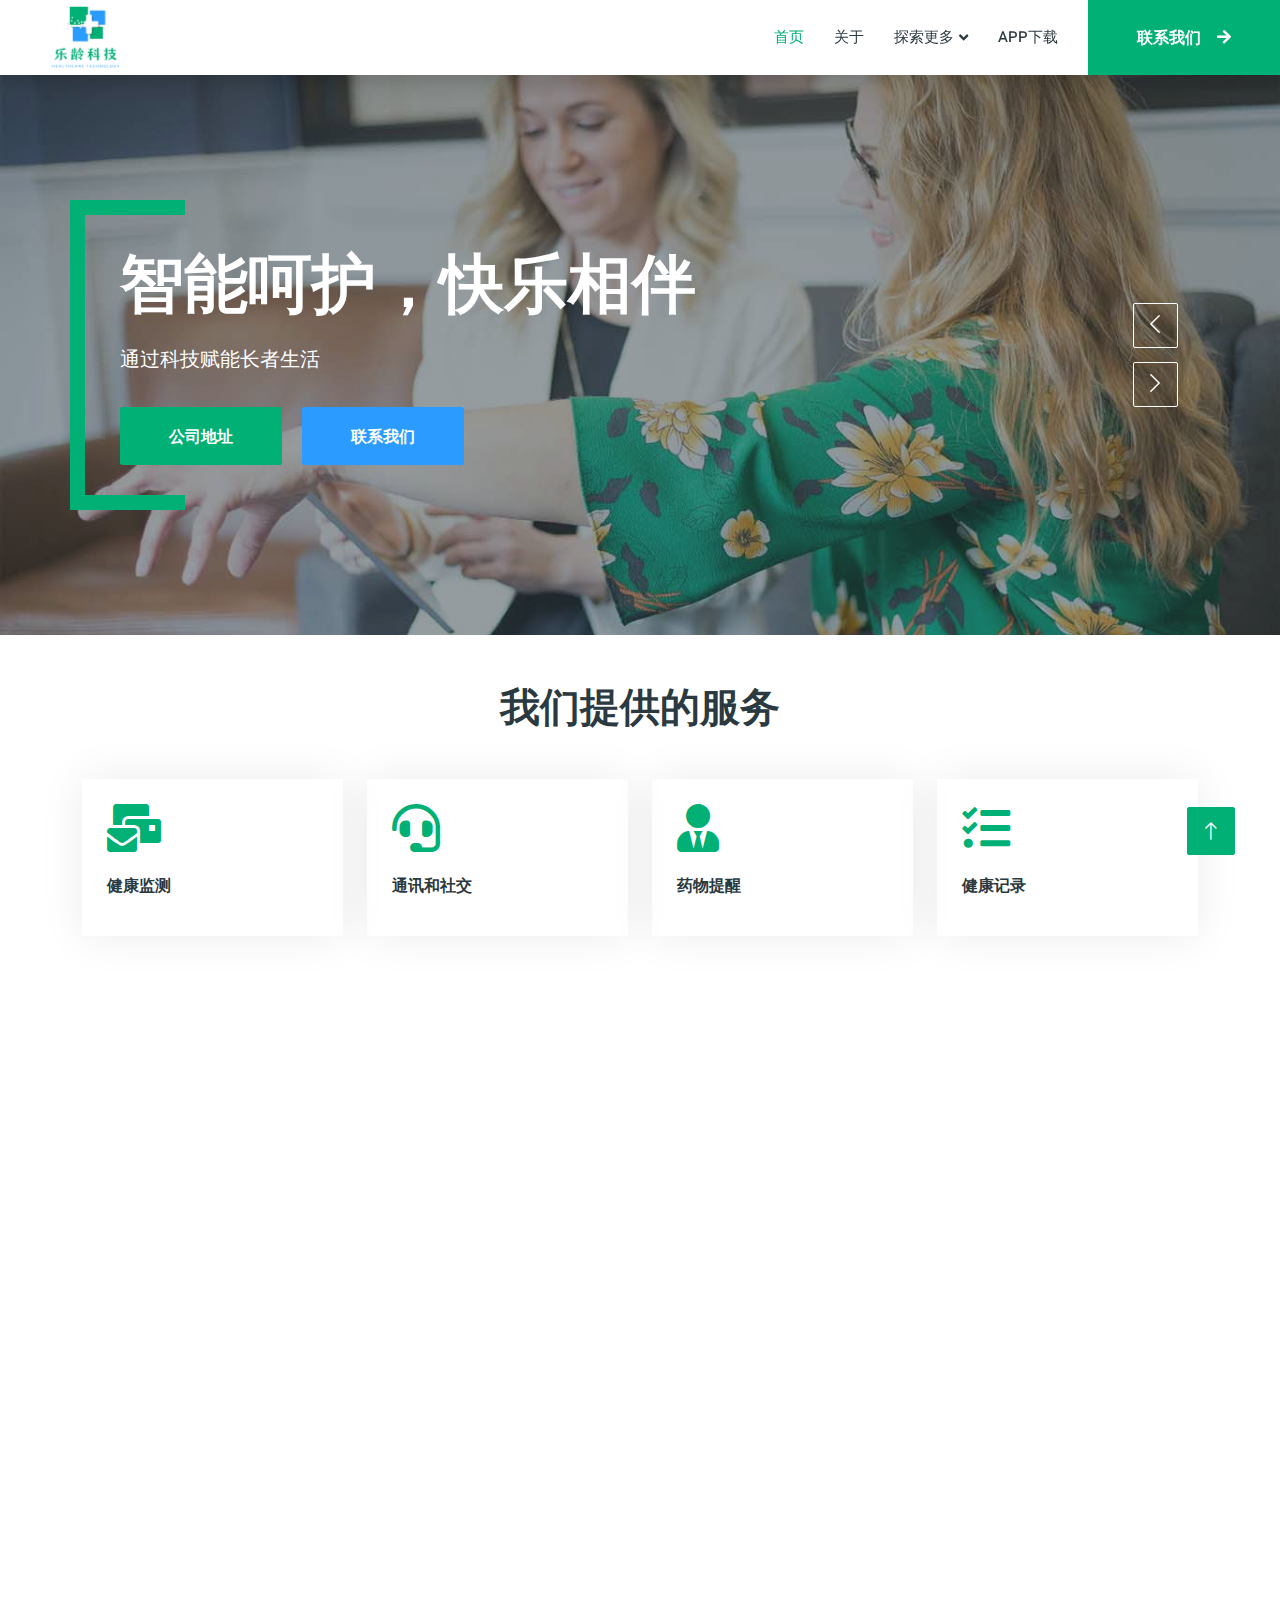
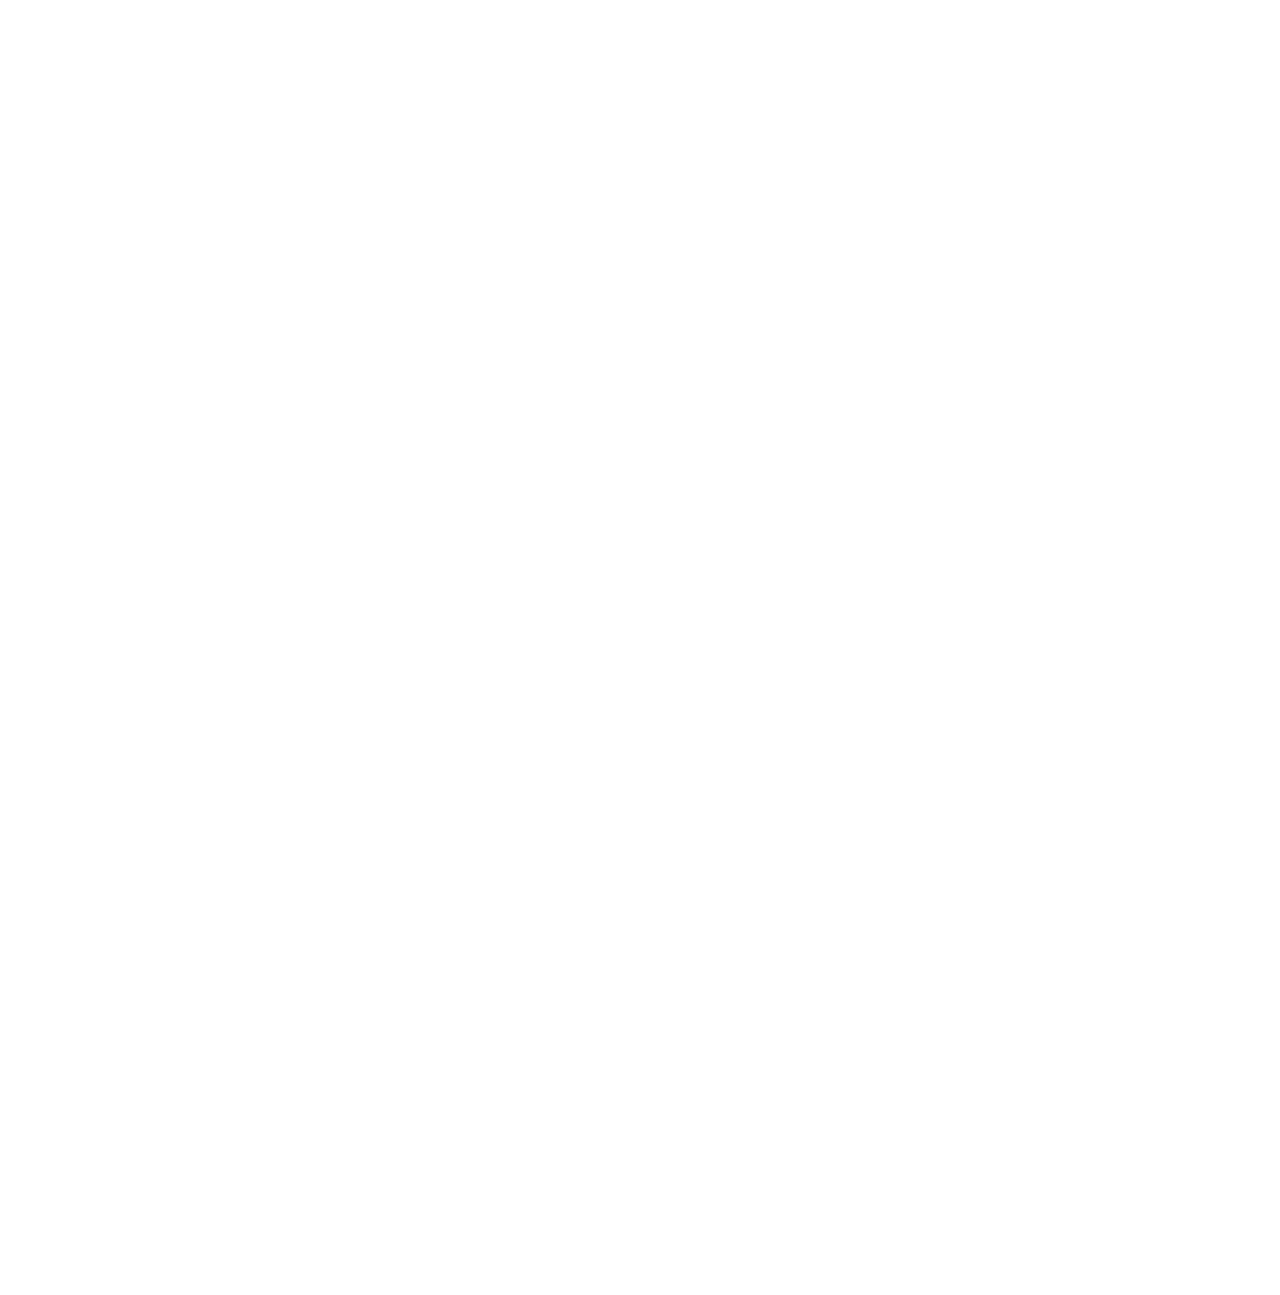
==== index.html @ 60377cb2 "Update testimonial" ====
<!DOCTYPE html>
<html lang="en">

<head>
    <meta charset="utf-8">
    <title>乐龄科技 - 智能呵护，快乐相伴</title>
    <meta content="width=device-width, initial-scale=1.0" name="viewport">
    <meta content="通过科技赋能长者生活" name="keywords">
    <meta content="乐龄科技 APP 是一款以「居家安老」為本，专为长者设计的移动应用程序。通过老龄学与科技的结合，我们旨在善用科技创新提升长者的生活质量和自理能力，同时帮助应对人口老龄化现象和社会挑战。我们理解长者对于科技的「适老化」需求，因此我们创造了这个简单易用的应用，提升银发族生活质素，帮助他们更方便地与家人保持联系、管理健康并获得支持。" name="description">

    <!-- Favicon -->
    <link href="img/favicon.ico" rel="icon">

    <!-- Google Web Fonts -->
    <link rel="preconnect" href="https://fonts.googleapis.com">
    <link rel="preconnect" href="https://fonts.gstatic.com" crossorigin>
    <link href="https://fonts.googleapis.com/css2?family=Heebo:wght@400;500;600&family=Inter:wght@700;800&display=swap" rel="stylesheet">
    
    <!-- Icon Font Stylesheet -->
    <link href="https://cdnjs.cloudflare.com/ajax/libs/font-awesome/5.10.0/css/all.min.css" rel="stylesheet">
    <link href="https://cdn.jsdelivr.net/npm/bootstrap-icons@1.4.1/font/bootstrap-icons.css" rel="stylesheet">

    <!-- Libraries Stylesheet -->
    <link href="lib/animate/animate.min.css" rel="stylesheet">
    <link href="lib/owlcarousel/assets/owl.carousel.min.css" rel="stylesheet">

    <!-- Customized Bootstrap Stylesheet -->
    <link href="css/bootstrap.min.css" rel="stylesheet">

    <!-- Template Stylesheet -->
    <link href="css/style.css" rel="stylesheet">

    <style type="text/css">.img-fluid {max-height: 560px; object-fit: cover;}</style>
</head>

<body>
    <div class="container-xxl bg-white p-0">
        <!-- Spinner Start -->
        <div id="spinner" class="show bg-white position-fixed translate-middle w-100 vh-100 top-50 start-50 d-flex align-items-center justify-content-center">
            <div class="spinner-border text-primary" style="width: 3rem; height: 3rem;" role="status">
                <span class="sr-only">Loading...</span>
            </div>
        </div>
        <!-- Spinner End -->


        <!-- Navbar Start -->
        <nav class="navbar navbar-expand-lg bg-white navbar-light shadow sticky-top p-0">
            <a href="/" class="navbar-brand navbar-logo d-flex align-items-center text-center py-0 px-4 px-lg-5">
                <img class="m-0 text-primary" src="./img/logo.svg" />
            </a>
            <button type="button" class="navbar-toggler me-4" data-bs-toggle="collapse" data-bs-target="#navbarCollapse">
                <span class="navbar-toggler-icon"></span>
            </button>
            <div class="collapse navbar-collapse" id="navbarCollapse">
                <div class="navbar-nav ms-auto p-4 p-lg-0">
                    <a href="/" class="nav-item nav-link active">首页</a>
                    <a href="/about" class="nav-item nav-link">关于</a>
                    <div class="nav-item dropdown">
                        <a href="#" class="nav-link dropdown-toggle" data-bs-toggle="dropdown">探索更多</a>
                        <div class="dropdown-menu rounded-0 m-0">
                            <a href="/category" class="dropdown-item">服务介绍</a>
                            <a href="/testimonial" class="dropdown-item">客户评价</a>
                        </div>
                    </div>
                    <a href="/download" class="nav-item nav-link">APP下载</a>
                </div>
                <a href="/contact" class="btn btn-primary rounded-0 py-4 px-lg-5 d-none d-lg-block">联系我们<i class="fa fa-arrow-right ms-3"></i></a>
            </div>
        </nav>
        <!-- Navbar End -->


        <!-- Carousel Start -->
        <div class="container-fluid p-0">
            <div class="owl-carousel header-carousel position-relative">
                <div class="owl-carousel-item position-relative">
                    <img class="img-fluid" src="img/carousel-1.jpg" alt="">
                    <div class="position-absolute top-0 start-0 w-100 h-100 d-flex align-items-center" style="background: rgba(43, 57, 64, .5);">
                        <div class="container">
                            <div class="row justify-content-start">
                                <div class="col-10 col-lg-8">
                                    <h1 class="display-3 text-white animated slideInDown mb-4">智能呵护，快乐相伴</h1>
                                    <p class="fs-5 fw-medium text-white mb-4 pb-2">通过科技赋能长者生活</p>
                                    <a href="/contact" class="btn btn-primary py-md-3 px-md-5 me-3 animated slideInLeft">公司地址</a>
                                    <a href="/contact" class="btn btn-secondary py-md-3 px-md-5 animated slideInRight">联系我们</a>
                                </div>
                            </div>
                        </div>
                    </div>
                </div>
                <div class="owl-carousel-item position-relative">
                    <img class="img-fluid" src="img/carousel-2.jpg" alt="">
                    <div class="position-absolute top-0 start-0 w-100 h-100 d-flex align-items-center" style="background: rgba(43, 57, 64, .5);">
                        <div class="container">
                            <div class="row justify-content-start">
                                <div class="col-10 col-lg-8">
                                    <h1 class="display-3 text-white animated slideInDown mb-4">智能呵护，快乐相伴</h1>
                                    <p class="fs-5 fw-medium text-white mb-4 pb-2">通过科技赋能长者生活</p>
                                    <a href="/contact" class="btn btn-primary py-md-3 px-md-5 me-3 animated slideInLeft">公司地址</a>
                                    <a href="/contact" class="btn btn-secondary py-md-3 px-md-5 animated slideInRight">联系我们</a>
                                </div>
                            </div>
                        </div>
                    </div>
                </div>
            </div>
        </div>
        <!-- Carousel End -->


        <!-- Search Start -->
        <!-- <div class="container-fluid bg-primary mb-5 wow fadeIn" data-wow-delay="0.1s" style="padding: 35px;">
            <div class="container">
                <div class="row g-2">
                    <div class="col-md-10">
                        <div class="row g-2">
                            <div class="col-md-4">
                                <input type="text" class="form-control border-0" placeholder="Keyword" />
                            </div>
                            <div class="col-md-4">
                                <select class="form-select border-0">
                                    <option selected>Category</option>
                                    <option value="1">Category 1</option>
                                    <option value="2">Category 2</option>
                                    <option value="3">Category 3</option>
                                </select>
                            </div>
                            <div class="col-md-4">
                                <select class="form-select border-0">
                                    <option selected>Location</option>
                                    <option value="1">Location 1</option>
                                    <option value="2">Location 2</option>
                                    <option value="3">Location 3</option>
                                </select>
                            </div>
                        </div>
                    </div>
                    <div class="col-md-2">
                        <button class="btn btn-dark border-0 w-100">Search</button>
                    </div>
                </div>
            </div>
        </div> -->
        <!-- Search End -->


        <!-- Category Start -->
        <div class="container-xxl py-5">
            <div class="container">
                <h1 class="text-center mb-5 wow fadeInUp" data-wow-delay="0.1s">我们提供的服务</h1>
                <div class="row g-4">
                    <div class="col-lg-3 col-sm-6 wow fadeInUp" data-wow-delay="0.1s">
                        <a class="cat-item rounded p-4" href="/category#anchor1">
                            <i class="fa fa-3x fa-mail-bulk text-primary mb-4"></i>
                            <h6 class="mb-3">健康监测</h6>
                        </a>
                    </div>
                    <div class="col-lg-3 col-sm-6 wow fadeInUp" data-wow-delay="0.3s">
                        <a class="cat-item rounded p-4" href="/category#anchor2">
                            <i class="fa fa-3x fa-headset text-primary mb-4"></i>
                            <h6 class="mb-3">通讯和社交</h6>
                        </a>
                    </div>
                    <div class="col-lg-3 col-sm-6 wow fadeInUp" data-wow-delay="0.5s">
                        <a class="cat-item rounded p-4" href="/category#anchor3">
                            <i class="fa fa-3x fa-user-tie text-primary mb-4"></i>
                            <h6 class="mb-3">药物提醒</h6>
                        </a>
                    </div>
                    <div class="col-lg-3 col-sm-6 wow fadeInUp" data-wow-delay="0.7s">
                        <a class="cat-item rounded p-4" href="/category#anchor4">
                            <i class="fa fa-3x fa-tasks text-primary mb-4"></i>
                            <h6 class="mb-3">健康记录</h6>
                        </a>
                    </div>
                    <div class="col-lg-3 col-sm-6 wow fadeInUp" data-wow-delay="0.1s">
                        <a class="cat-item rounded p-4" href="/category#anchor5">
                            <i class="fa fa-3x fa-chart-line text-primary mb-4"></i>
                            <h6 class="mb-3">家庭分享</h6>
                        </a>
                    </div>
                    <div class="col-lg-3 col-sm-6 wow fadeInUp" data-wow-delay="0.3s">
                        <a class="cat-item rounded p-4" href="/category#anchor6">
                            <i class="fa fa-3x fa-hands-helping text-primary mb-4"></i>
                            <h6 class="mb-3">紧急援助</h6>
                        </a>
                    </div>
                    <div class="col-lg-3 col-sm-6 wow fadeInUp" data-wow-delay="0.5s">
                        <a class="cat-item rounded p-4" href="/category#anchor7">
                            <i class="fa fa-3x fa-book-reader text-primary mb-4"></i>
                            <h6 class="mb-3">老年大学</h6>
                        </a>
                    </div>
                    <div class="col-lg-3 col-sm-6 wow fadeInUp" data-wow-delay="0.7s">
                        <a class="cat-item rounded p-4" href="/category#anchor8">
                            <i class="fa fa-3x fa-drafting-compass text-primary mb-4"></i>
                            <h6 class="mb-3">创意休闲</h6>
                        </a>
                    </div>
                </div>
            </div>
        </div>
        <!-- Category End -->


        <!-- About Start -->
        <div class="container-xxl py-5">
            <div class="container">
                <div class="row g-5 align-items-center">
                    <!-- <div class="col-lg-6 wow fadeIn" data-wow-delay="0.1s">
                        <div class="row g-0 about-bg rounded overflow-hidden">
                            <div class="col-6 text-start">
                                <img class="img-fluid w-100" src="img/about-1.jpg">
                            </div>
                            <div class="col-6 text-start">
                                <img class="img-fluid" src="img/about-2.jpg" style="width: 85%; margin-top: 15%;">
                            </div>
                            <div class="col-6 text-end">
                                <img class="img-fluid" src="img/about-3.jpg" style="width: 85%;">
                            </div>
                            <div class="col-6 text-end">
                                <img class="img-fluid w-100" src="img/about-4.jpg">
                            </div>
                        </div>
                    </div> -->
                    <div class="col-lg-6 wow fadeIn" data-wow-delay="0.2s">
                        <div class="row g-0 rounded overflow-hidden">
                            <div class="text-start">
                                <img class="img-fluid w-100" src="img/our_story_1.jpg">
                            </div>
                        </div>
                    </div>
                    <div class="col-lg-6 wow fadeIn" data-wow-delay="0.5s">
                        <h1 class="mb-4">通过科技赋能长者生活</h1>
                        <p class="mb-4">
                            乐龄科技 APP 是一款以「居家安老」為本，专为长者设计的移动应用程序。通过老龄学与科技的结合，我们旨在善用科技创新提升长者的生活质量和自理能力，同时帮助应对人口老龄化现象和社会挑战。我们理解长者对于科技的「适老化」需求，因此我们创造了这个简单易用的应用，提升银发族生活质素，帮助他们更方便地与家人保持联系、管理健康并获得支持。
                        </p>
                        <p><i class="fa fa-check text-primary me-3"></i>成立以来，已为超过100名长者提供服务。</p>
                        <p><i class="fa fa-check text-primary me-3"></i>乐龄科技 APP 用户遍布中国各地，为全国范围内的长者提供支持。</p>
                        <p><i class="fa fa-check text-primary me-3"></i>平均每月有30次紧急援助呼叫，提醒我们时刻关注长者的安全。</p>
                        <a class="btn btn-primary py-3 px-5 mt-3" href="/about">阅读更多</a>
                    </div>
                </div>
            </div>
        </div>
        <!-- About End -->


        <!-- Jobs Start -->
        <div class="container-xxl py-5">
            <div class="container">
                <h1 class="text-center mb-5 wow fadeInUp" data-wow-delay="0.1s">产品简介</h1>
                <div class="tab-class text-center wow fadeInUp" data-wow-delay="0.3s">
                    <!-- Tab Header Items -->
                    <ul class="nav nav-pills d-inline-flex justify-content-center border-bottom mb-5">
                        <li class="nav-item">
                            <a class="d-flex align-items-center text-start mx-3 ms-0 pb-3 active" data-bs-toggle="pill" href="#tab-1">
                                <h6 class="mt-n1 mb-0">健康监测</h6>
                            </a>
                        </li>
                        <li class="nav-item">
                            <a class="d-flex align-items-center text-start mx-3 pb-3" data-bs-toggle="pill" href="#tab-2">
                                <h6 class="mt-n1 mb-0">通讯和社交</h6>
                            </a>
                        </li>
                        <li class="nav-item">
                            <a class="d-flex align-items-center text-start mx-3 pb-3" data-bs-toggle="pill" href="#tab-3">
                                <h6 class="mt-n1 mb-0">药物提醒</h6>
                            </a>
                        </li>
                        <!-- <li class="nav-item">
                            <a class="d-flex align-items-center text-start mx-3 pb-3" data-bs-toggle="pill" href="#tab-4">
                                <h6 class="mt-n1 mb-0">健康记录</h6>
                            </a>
                        </li>
                        <li class="nav-item">
                            <a class="d-flex align-items-center text-start mx-3 pb-3" data-bs-toggle="pill" href="#tab-5">
                                <h6 class="mt-n1 mb-0">家庭分享</h6>
                            </a>
                        </li>
                        <li class="nav-item">
                            <a class="d-flex align-items-center text-start mx-3 me-0 pb-3" data-bs-toggle="pill" href="#tab-6">
                                <h6 class="mt-n1 mb-0">紧急援助</h6>
                            </a>
                        </li> -->
                    </ul>

                    <!-- Tab Body Items -->
                    <div class="tab-content">
                        <div id="tab-1" class="tab-pane fade show p-0 active">
                            乐龄科技 APP 通过智能手表等穿戴设备，实时监测重要生命指标，如心率、血氧水平和步数。这有助于长者了解自己的健康状况，及早发现潜在问题。
                        </div>
                        <div id="tab-2" class="tab-pane fade show p-0">
                            我们的应用集成了语音和视频通话功能，使长者可以轻松地与家人和朋友保持联系。无需学习复杂的操作，一键拨号即可与亲人聊天。
                        </div>
                        <div id="tab-3" class="tab-pane fade show p-0">
                            乐龄科技 APP 将帮助长者记得准时服药。通过定时提醒，他们可以按时服用药物，保障健康。
                        </div>
                        <!-- <div id="tab-4" class="tab-pane fade show p-0">
                            长者可以使用乐龄科技 APP 记录他们的健康状况、医疗历史和医生预约。这有助于更好地管理他们的健康，及时获取医疗服务。
                        </div>
                        <div id="tab-5" class="tab-pane fade show p-0">
                            乐龄科技 APP 允许长者与家人分享他们的健康数据和生活动态。这有助于家人更好地关心和照顾他们的长辈。
                        </div>
                        <div id="tab-6" class="tab-pane fade show p-0">
                            乐龄科技 APP 提供紧急援助功能，长者可以通过应用快速呼叫求助，将紧急情况告知家人或紧急服务机构。
                        </div> -->
                    </div>
                </div>
            </div>
        </div>
        <!-- Jobs End -->


        <!-- Testimonial Start -->
        <div class="container-xxl py-5 wow fadeInUp" data-wow-delay="0.1s">
            <div class="container">
                <h1 class="text-center mb-5">客户评价</h1>
                <div class="owl-carousel testimonial-carousel">
                    <div class="testimonial-item bg-light rounded p-4">
                        <i class="fa fa-quote-left fa-2x text-primary mb-3"></i>
                        <p class="c-line-clamp2">乐龄科技的养老服务很棒，我的母亲使用了他们的产品，她现在更好的享受生活。</p>
                        <div class="d-flex align-items-center">
                            <img class="img-fluid flex-shrink-0 rounded-circle" src="img/testimonial-5.jpg" style="width: 50px; height: 50px;">
                            <div class="ps-3">
                                <h5 class="mb-1">张女士</h5>
                                <small>业务经理</small>
                            </div>
                        </div>
                    </div>
                    <div class="testimonial-item bg-light rounded p-4">
                        <i class="fa fa-quote-left fa-2x text-primary mb-3"></i>
                        <p class="c-line-clamp2">我强烈推荐您使用乐龄科技的养老服务App，我的爷爷在去年加入了他们阵营，我们有意想不到的收获。</p>
                        <div class="d-flex align-items-center">
                            <img class="img-fluid flex-shrink-0 rounded-circle" src="img/testimonial-6.jpg" style="width: 50px; height: 50px;">
                            <div class="ps-3">
                                <h5 class="mb-1">王先生</h5>
                                <small>公司经理</small>
                            </div>
                        </div>
                    </div>
                    <div class="testimonial-item bg-light rounded p-4">
                        <i class="fa fa-quote-left fa-2x text-primary mb-3"></i>
                        <p class="c-line-clamp2">一开始抱着怀疑的心态试了试他们的服务，但是他们App的养老服务很全面，您也可以来体验下他们产品！</p>
                        <div class="d-flex align-items-center">
                            <img class="img-fluid flex-shrink-0 rounded-circle" src="img/testimonial-7.jpg" style="width: 50px; height: 50px;">
                            <div class="ps-3">
                                <h5 class="mb-1">李先生</h5>
                                <small>大学老师</small>
                            </div>
                        </div>
                    </div>
                    <div class="testimonial-item bg-light rounded p-4">
                        <i class="fa fa-quote-left fa-2x text-primary mb-3"></i>
                        <p class="c-line-clamp2">自从使用了乐龄科技App，我们对照顾好老人更加有信心了。通过App的及时沟通功能，我的母亲可以在需要时方便的联系到我们。</p>
                        <div class="d-flex align-items-center">
                            <img class="img-fluid flex-shrink-0 rounded-circle" src="img/testimonial-8.jpg" style="width: 50px; height: 50px;">
                            <div class="ps-3">
                                <h5 class="mb-1">孙女士</h5>
                                <small>业务职员</small>
                            </div>
                        </div>
                    </div>
                </div>
            </div>
        </div>
        <!-- Testimonial End -->
        

        <!-- Footer Start -->
        <div class="container-fluid bg-dark text-white-50 footer pt-5 mt-5 wow fadeIn" data-wow-delay="0.1s">
            <div class="container py-5">
                <div class="row g-5">
                    <div class="col-lg-3 col-md-6">
                        <h5 class="text-white mb-4">公司介绍</h5>
                        <a class="btn btn-link text-white-50" href="/about">关于我们</a>
                        <a class="btn btn-link text-white-50" href="/contact">联系我们</a>
                        <a class="btn btn-link text-white-50" href="/category">我们的服务</a>
                        <a class="btn btn-link text-white-50" href="">隐私政策</a>
                        <a class="btn btn-link text-white-50" href="">条款声明</a>
                    </div>
                    <div class="col-lg-3 col-md-6">
                        <h5 class="text-white mb-4">友情链接</h5>
                        <a class="btn btn-link text-white-50" href="https://www.taikangzhijia.com/">泰康之家</a>
                        <a class="btn btn-link text-white-50" href="https://www.ibairentang.com/">上海佰仁堂</a>
                        <a class="btn btn-link text-white-50" href="https://www.lvchengdaaitianxia.com/">大爱天下</a>
                        <a class="btn btn-link text-white-50" href="http://www.hnpuqin.com/">普亲养老</a>
                        <a class="btn btn-link text-white-50" href="https://www.yuechenggroup.com/#/index">乐成养老</a>
                    </div>
                    <div class="col-lg-3 col-md-6">
                        <h5 class="text-white mb-4">联系我们</h5>
                        <p class="mb-2"><i class="fa fa-map-marker-alt me-3"></i>北京市朝阳区建国门外大街118号</p>
                        <p class="mb-2"><i class="fa fa-phone-alt me-3"></i>+086 615 48773</p>
                        <p class="mb-2"><i class="fa fa-envelope me-3"></i>info@leling-tech.com</p>
                        <div class="d-flex pt-2">
                            <a class="btn btn-outline-light btn-social" href=""><i class="fab fa-twitter"></i></a>
                            <a class="btn btn-outline-light btn-social" href=""><i class="fab fa-facebook-f"></i></a>
                            <a class="btn btn-outline-light btn-social" href=""><i class="fab fa-youtube"></i></a>
                            <a class="btn btn-outline-light btn-social" href=""><i class="fab fa-linkedin-in"></i></a>
                        </div>
                    </div>
                    <div class="col-lg-3 col-md-6">
                        <h5 class="text-white mb-4">邮箱订阅</h5>
                        <p>欢迎订阅 &copy;乐龄科技 邮件更新！</p>
                        <div class="position-relative mx-auto" style="max-width: 400px;">
                            <input class="form-control bg-transparent w-100 py-3 ps-4 pe-5" type="text" placeholder="邮箱">
                            <button type="button" class="btn btn-primary py-2 position-absolute top-0 end-0 mt-2 me-2">订阅</button>
                        </div>
                    </div>
                </div>
            </div>
            <div class="container">
                <div class="copyright">
                    <div class="row">
                        <div class="col-md-6 text-center text-md-start mb-3 mb-md-0">
                            &copy; 乐龄科技 版权所有
                        </div>
                        <div class="col-md-6 text-center text-md-end">
                            <div class="footer-menu">
                                <a href="/">首页</a>
                                <a href="">Cookies</a>
                                <a href="">帮助中心</a>
                                <a href="">FAQs</a>
                            </div>
                        </div>
                    </div>
                </div>
            </div>
        </div>
        <!-- Footer End -->


        <!-- Back to Top -->
        <a href="#" class="btn btn-lg btn-primary btn-lg-square back-to-top"><i class="bi bi-arrow-up"></i></a>
    </div>

    <!-- JavaScript Libraries -->
    <script src="https://code.jquery.com/jquery-3.4.1.min.js"></script>
    <script src="https://cdn.jsdelivr.net/npm/bootstrap@5.0.0/dist/js/bootstrap.bundle.min.js"></script>
    <script src="lib/wow/wow.min.js"></script>
    <script src="lib/easing/easing.min.js"></script>
    <script src="lib/waypoints/waypoints.min.js"></script>
    <script src="lib/owlcarousel/owl.carousel.min.js"></script>

    <!-- Template Javascript -->
    <script src="js/main.js"></script>
</body>

</html>
---- css/style.css ----
/********** Template CSS **********/
:root {
    --primary: #00B074;
    --secondary: #2B9BFF;
    --light: #EFFDF5;
    --dark: #2B3940;
}

.back-to-top {
    position: fixed;
    display: none;
    right: 45px;
    bottom: 45px;
    z-index: 99;
}


/*** Spinner ***/
#spinner {
    opacity: 0;
    visibility: hidden;
    transition: opacity .5s ease-out, visibility 0s linear .5s;
    z-index: 99999;
}

#spinner.show {
    transition: opacity .5s ease-out, visibility 0s linear 0s;
    visibility: visible;
    opacity: 1;
}


/*** Button ***/
.btn {
    font-family: 'Inter', sans-serif;
    font-weight: 600;
    transition: .5s;
}

.btn.btn-primary,
.btn.btn-secondary {
    color: #FFFFFF;
}

.btn-square {
    width: 38px;
    height: 38px;
}

.btn-sm-square {
    width: 32px;
    height: 32px;
}

.btn-lg-square {
    width: 48px;
    height: 48px;
}

.btn-square,
.btn-sm-square,
.btn-lg-square {
    padding: 0;
    display: flex;
    align-items: center;
    justify-content: center;
    font-weight: normal;
    border-radius: 2px;
}


/*** Navbar ***/
.navbar .dropdown-toggle::after {
    border: none;
    content: "\f107";
    font-family: "Font Awesome 5 Free";
    font-weight: 900;
    vertical-align: middle;
    margin-left: 5px;
    transition: .5s;
}

.navbar .dropdown-toggle[aria-expanded=true]::after {
    transform: rotate(-180deg);
}

.navbar-dark .navbar-nav .nav-link,
.navbar-light .navbar-nav .nav-link {
    margin-right: 30px;
    padding: 25px 0;
    color: #FFFFFF;
    font-size: 15px;
    text-transform: uppercase;
    outline: none;
}

.navbar-dark .navbar-nav .nav-link:hover,
.navbar-dark .navbar-nav .nav-link.active,
.navbar-light .navbar-nav .nav-link:hover,
.navbar-light .navbar-nav .nav-link.active {
    color: var(--primary);
}

@media (max-width: 991.98px) {
    .navbar-dark .navbar-nav .nav-link,
    .navbar-light .navbar-nav .nav-link  {
        margin-right: 0;
        padding: 10px 0;
    }

    .navbar-light .navbar-nav {
        border-top: 1px solid #EEEEEE;
    }
}

.navbar-light .navbar-brand,
.navbar-light a.btn {
    height: 75px;
}

.navbar-light .navbar-nav .nav-link {
    color: var(--dark);
    font-weight: 500;
}

.navbar-light.sticky-top {
    top: -100px;
    transition: .5s;
}

@media (min-width: 992px) {
    .navbar .nav-item .dropdown-menu {
        display: block;
        top: 100%;
        margin-top: 0;
        transform: rotateX(-75deg);
        transform-origin: 0% 0%;
        opacity: 0;
        visibility: hidden;
        transition: .5s;
        
    }

    .navbar .nav-item:hover .dropdown-menu {
        transform: rotateX(0deg);
        visibility: visible;
        transition: .5s;
        opacity: 1;
    }
}


/*** Header ***/
.header-carousel .container,
.page-header .container {
    position: relative;
    padding: 45px 0 45px 35px;
    border-left: 15px solid var(--primary);
}

.header-carousel .container::before,
.header-carousel .container::after,
.page-header .container::before,
.page-header .container::after {
    position: absolute;
    content: "";
    top: 0;
    left: 0;
    width: 100px;
    height: 15px;
    background: var(--primary);
}

.header-carousel .container::after,
.page-header .container::after {
    top: 100%;
    margin-top: -15px;
}

@media (max-width: 768px) {
    .header-carousel .owl-carousel-item {
        position: relative;
        min-height: 500px;
    }
    
    .header-carousel .owl-carousel-item img {
        position: absolute;
        width: 100%;
        height: 100%;
        object-fit: cover;
    }

    .header-carousel .owl-carousel-item p {
        font-size: 14px !important;
        font-weight: 400 !important;
    }

    .header-carousel .owl-carousel-item h1 {
        font-size: 30px;
        font-weight: 600;
    }
}

.header-carousel .owl-nav {
    position: absolute;
    top: 50%;
    right: 8%;
    transform: translateY(-50%);
    display: flex;
    flex-direction: column;
}

.header-carousel .owl-nav .owl-prev,
.header-carousel .owl-nav .owl-next {
    margin: 7px 0;
    width: 45px;
    height: 45px;
    display: flex;
    align-items: center;
    justify-content: center;
    color: #FFFFFF;
    background: transparent;
    border: 1px solid #FFFFFF;
    border-radius: 2px;
    font-size: 22px;
    transition: .5s;
}

.header-carousel .owl-nav .owl-prev:hover,
.header-carousel .owl-nav .owl-next:hover {
    background: var(--primary);
    border-color: var(--primary);
}

.page-header {
    background: linear-gradient(rgba(43, 57, 64, .5), rgba(43, 57, 64, .5)), url(../img/carousel-2.jpg) center center no-repeat;
    background-size: cover;
}

.breadcrumb-item + .breadcrumb-item::before {
    color: var(--light);
}


/*** About ***/
.about-bg {
    background-image: -webkit-repeating-radial-gradient(center center, rgba(0, 0, 0, 0.2), rgba(0, 0, 0, 0.2) 1px, transparent 1px, transparent 100%);
    background-image: -moz-repeating-radial-gradient(center center, rgba(0, 0, 0, 0.2), rgba(0, 0, 0, 0.2) 1px, transparent 1px, transparent 100%);
    background-image: -ms-repeating-radial-gradient(center center, rgba(0, 0, 0, 0.2), rgba(0, 0, 0, 0.2) 1px, transparent 1px, transparent 100%);
    background-image: -o-repeating-radial-gradient(center center, rgba(0, 0, 0, 0.2), rgba(0, 0, 0, 0.2) 1px, transparent 1px, transparent 100%);
    background-image: repeating-radial-gradient(center center, rgba(0, 0, 0, 0.2), rgba(0, 0, 0, 0.2) 1px, transparent 1px, transparent 100%);
    background-size: 5px 5px;
}


/*** Category ***/
.cat-item {
    display: block;
    box-shadow: 0 0 45px rgba(0, 0, 0, .08);
    border: 1px solid transparent;
    transition: .5s;
}

.cat-item:hover {
    border-color: rgba(0, 0, 0, .08);
    box-shadow: none;
}


/*** Job Listing ***/
.nav-pills .nav-item .active {
    border-bottom: 2px solid var(--primary);
}

.job-item {
    border: 1px solid transparent;
    border-radius: 2px;
    box-shadow: 0 0 45px rgba(0, 0, 0, .08);
    transition: .5s;
}

.job-item:hover {
    border-color: rgba(0, 0, 0, .08);
    box-shadow: none;
}


/*** Testimonial ***/
.testimonial-carousel .owl-item .testimonial-item,
.testimonial-carousel .owl-item.center .testimonial-item * {
    transition: .5s;
}

.testimonial-carousel .owl-item.center .testimonial-item {
    background: var(--primary) !important;
}

.testimonial-carousel .owl-item.center .testimonial-item * {
    color: #FFFFFF !important;
}

.testimonial-carousel .owl-dots {
    margin-top: 24px;
    display: flex;
    align-items: flex-end;
    justify-content: center;
}

.testimonial-carousel .owl-dot {
    position: relative;
    display: inline-block;
    margin: 0 5px;
    width: 15px;
    height: 15px;
    border: 5px solid var(--primary);
    border-radius: 2px;
    transition: .5s;
}

.testimonial-carousel .owl-dot.active {
    background: var(--dark);
    border-color: var(--primary);
}


/*** Footer ***/
.footer .btn.btn-social {
    margin-right: 5px;
    width: 35px;
    height: 35px;
    display: flex;
    align-items: center;
    justify-content: center;
    color: var(--light);
    border: 1px solid rgba(255,255,255,0.5);
    border-radius: 2px;
    transition: .3s;
}

.footer .btn.btn-social:hover {
    color: var(--primary);
    border-color: var(--light);
}

.footer .btn.btn-link {
    display: block;
    margin-bottom: 5px;
    padding: 0;
    text-align: left;
    font-size: 15px;
    font-weight: normal;
    text-transform: capitalize;
    transition: .3s;
}

.footer .btn.btn-link::before {
    position: relative;
    content: "\f105";
    font-family: "Font Awesome 5 Free";
    font-weight: 900;
    margin-right: 10px;
}

.footer .btn.btn-link:hover {
    letter-spacing: 1px;
    box-shadow: none;
}

.footer .form-control {
    border-color: rgba(255,255,255,0.5);
}

.footer .copyright {
    padding: 25px 0;
    font-size: 15px;
    border-top: 1px solid rgba(256, 256, 256, .1);
}

.footer .copyright a {
    color: var(--light);
}

.footer .footer-menu a {
    margin-right: 15px;
    padding-right: 15px;
    border-right: 1px solid rgba(255, 255, 255, .1);
}

.footer .footer-menu a:last-child {
    margin-right: 0;
    padding-right: 0;
    border-right: none;
}

/*** global logo ***/
.navbar-logo{
    height:75px;
}

.navbar-logo img {
    width: 100%;
    height: 100%;
    scale: 138%;
    transform: translate3d(0, 0, 0);
}

.c-line-clamp2 {
    -webkit-line-clamp: 2;
    display: -webkit-box;
    -webkit-box-orient: vertical;
    overflow: hidden;
}
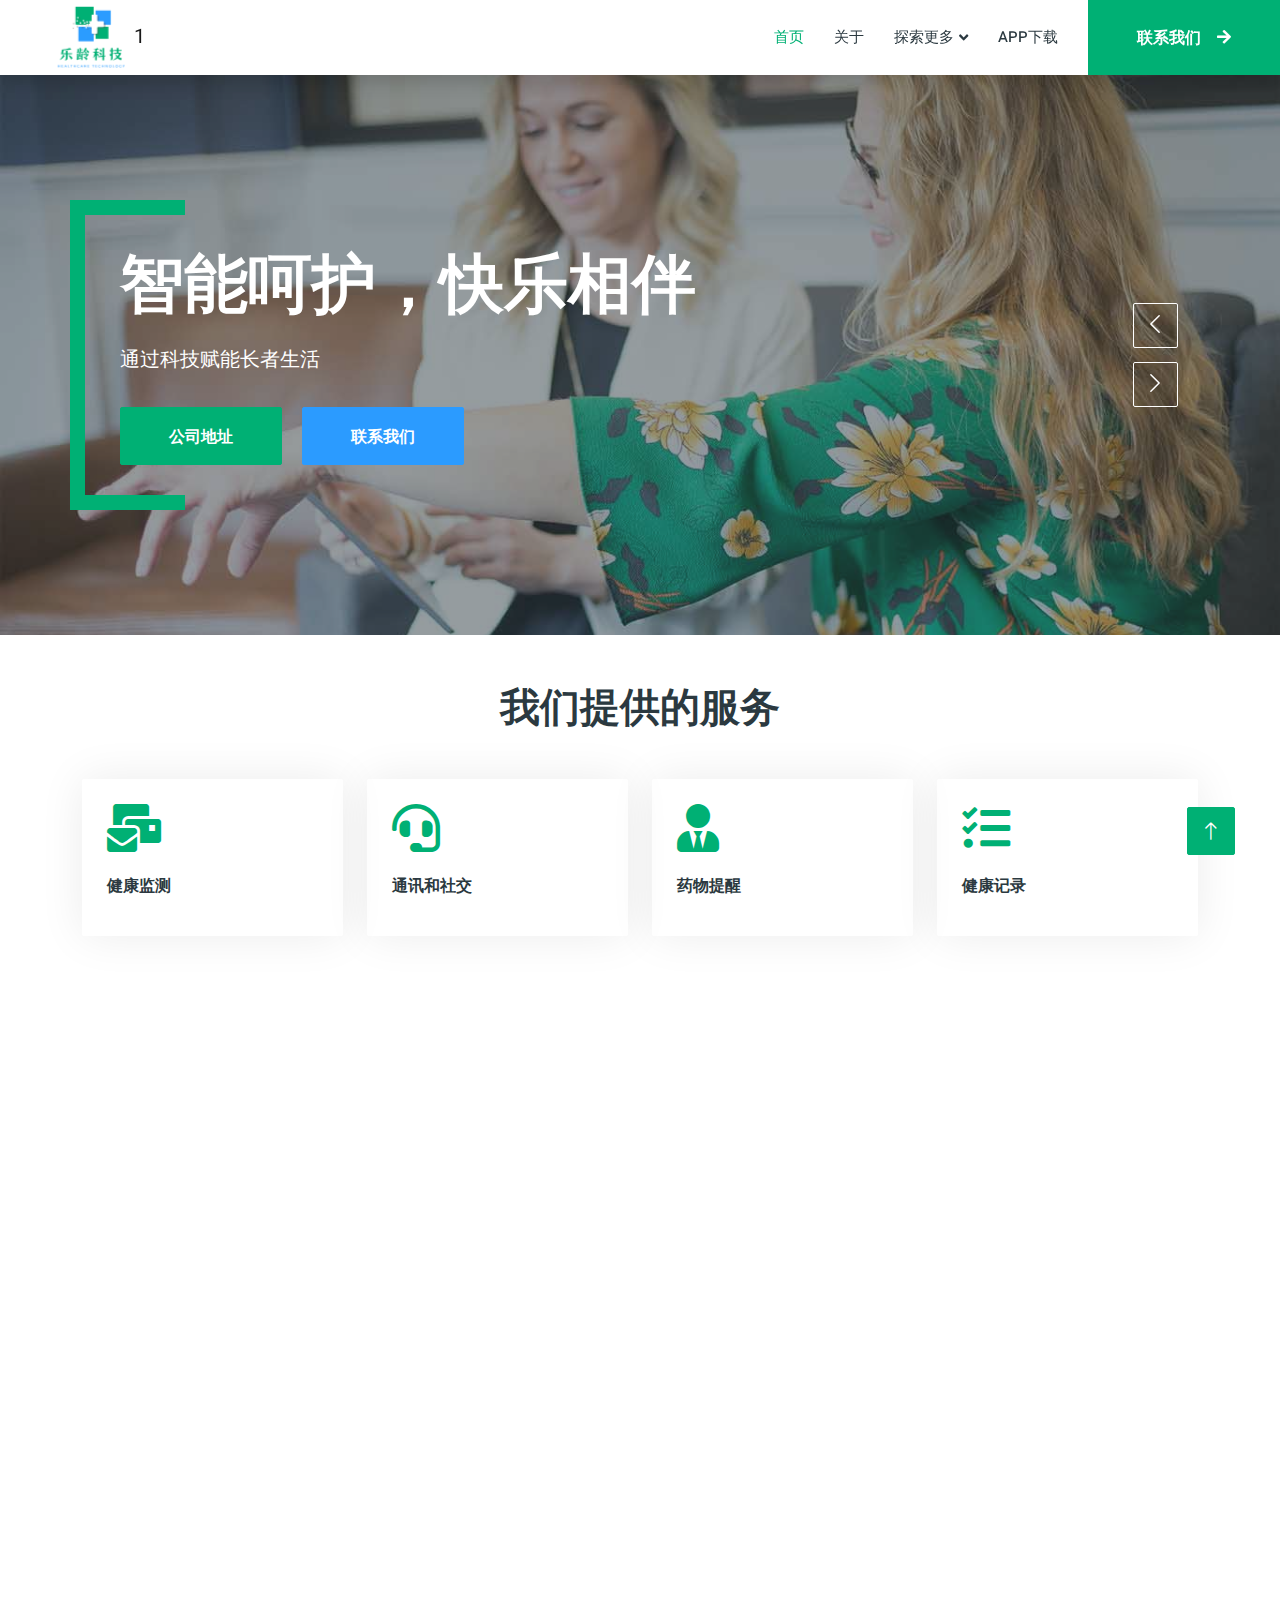
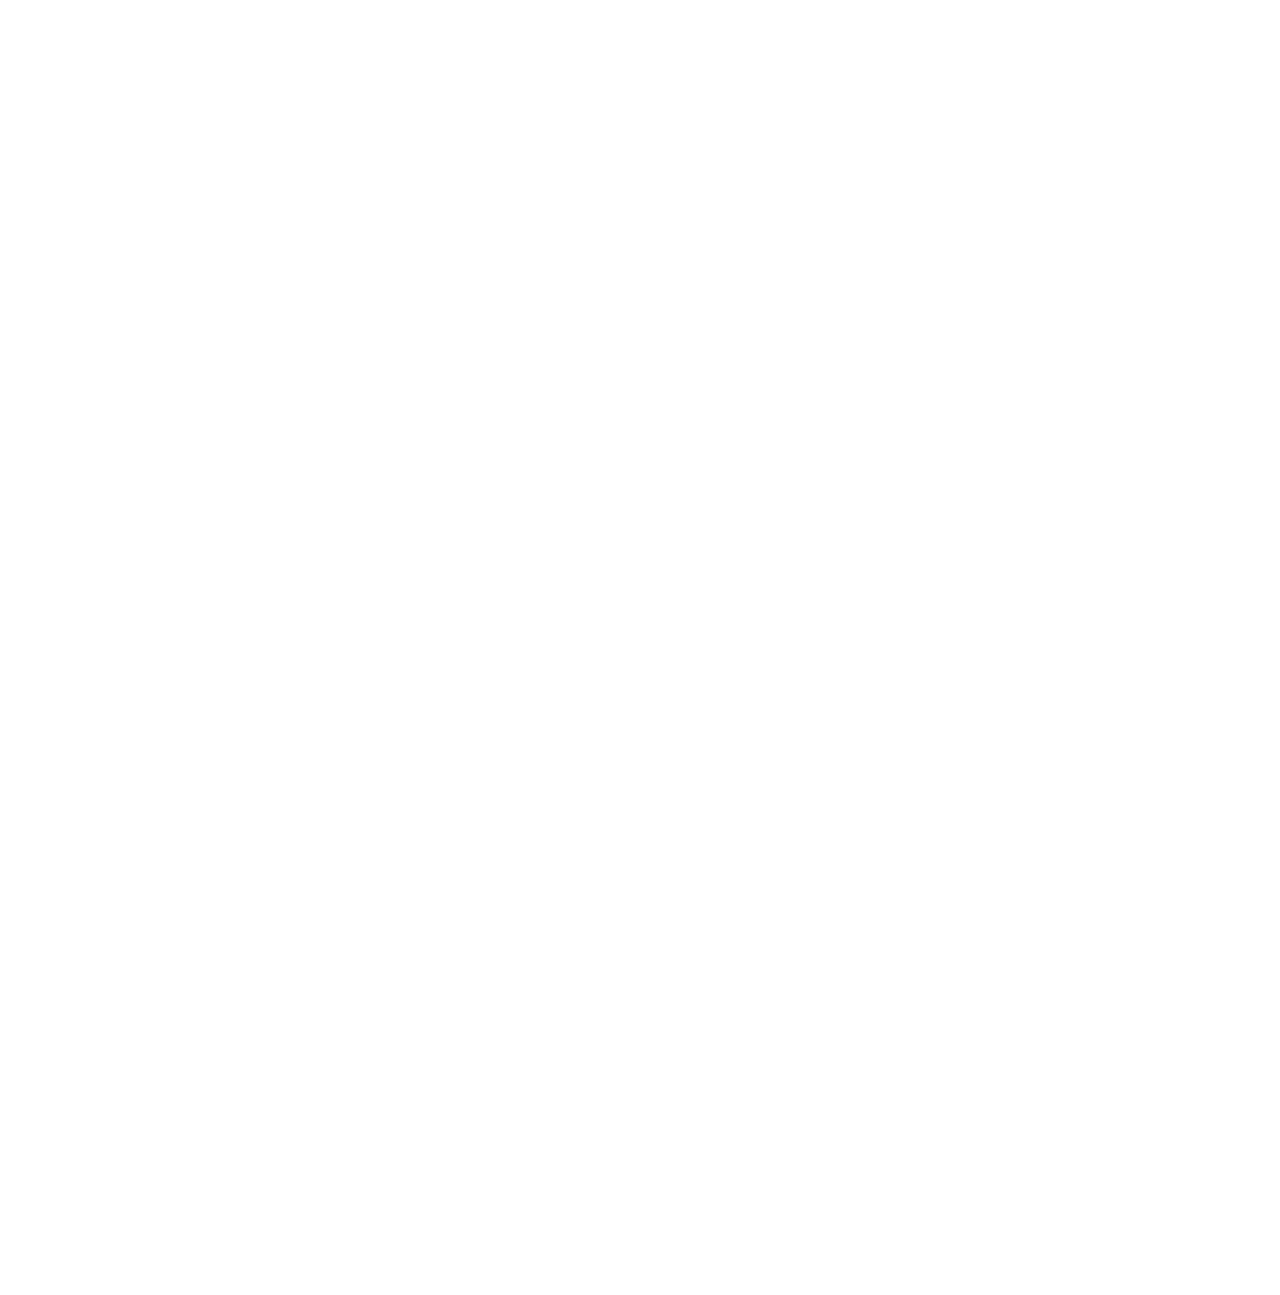
==== commit fabe40cd: "Tweak style" ====
--- a/index.html
+++ b/index.html
@@ -46,8 +46,8 @@
 
         <!-- Navbar Start -->
         <nav class="navbar navbar-expand-lg bg-white navbar-light shadow sticky-top p-0">
-            <a href="/" class="navbar-brand navbar-logo d-flex align-items-center text-center py-0 px-4 px-lg-5">
-                <img class="m-0 text-primary" src="./img/logo.svg" />
+            <a href="/" class="navbar-brand navbar-logo py-0 px-4 px-lg-5">
+                <img class="m-0 text-primary" src="./img/logo.svg" />1
             </a>
             <button type="button" class="navbar-toggler me-4" data-bs-toggle="collapse" data-bs-target="#navbarCollapse">
                 <span class="navbar-toggler-icon"></span>
@@ -107,42 +107,6 @@
             </div>
         </div>
         <!-- Carousel End -->
-
-
-        <!-- Search Start -->
-        <!-- <div class="container-fluid bg-primary mb-5 wow fadeIn" data-wow-delay="0.1s" style="padding: 35px;">
-            <div class="container">
-                <div class="row g-2">
-                    <div class="col-md-10">
-                        <div class="row g-2">
-                            <div class="col-md-4">
-                                <input type="text" class="form-control border-0" placeholder="Keyword" />
-                            </div>
-                            <div class="col-md-4">
-                                <select class="form-select border-0">
-                                    <option selected>Category</option>
-                                    <option value="1">Category 1</option>
-                                    <option value="2">Category 2</option>
-                                    <option value="3">Category 3</option>
-                                </select>
-                            </div>
-                            <div class="col-md-4">
-                                <select class="form-select border-0">
-                                    <option selected>Location</option>
-                                    <option value="1">Location 1</option>
-                                    <option value="2">Location 2</option>
-                                    <option value="3">Location 3</option>
-                                </select>
-                            </div>
-                        </div>
-                    </div>
-                    <div class="col-md-2">
-                        <button class="btn btn-dark border-0 w-100">Search</button>
-                    </div>
-                </div>
-            </div>
-        </div> -->
-        <!-- Search End -->
 
 
         <!-- Category Start -->
@@ -269,21 +233,6 @@
                                 <h6 class="mt-n1 mb-0">药物提醒</h6>
                             </a>
                         </li>
-                        <!-- <li class="nav-item">
-                            <a class="d-flex align-items-center text-start mx-3 pb-3" data-bs-toggle="pill" href="#tab-4">
-                                <h6 class="mt-n1 mb-0">健康记录</h6>
-                            </a>
-                        </li>
-                        <li class="nav-item">
-                            <a class="d-flex align-items-center text-start mx-3 pb-3" data-bs-toggle="pill" href="#tab-5">
-                                <h6 class="mt-n1 mb-0">家庭分享</h6>
-                            </a>
-                        </li>
-                        <li class="nav-item">
-                            <a class="d-flex align-items-center text-start mx-3 me-0 pb-3" data-bs-toggle="pill" href="#tab-6">
-                                <h6 class="mt-n1 mb-0">紧急援助</h6>
-                            </a>
-                        </li> -->
                     </ul>
 
                     <!-- Tab Body Items -->
@@ -297,15 +246,6 @@
                         <div id="tab-3" class="tab-pane fade show p-0">
                             乐龄科技 APP 将帮助长者记得准时服药。通过定时提醒，他们可以按时服用药物，保障健康。
                         </div>
-                        <!-- <div id="tab-4" class="tab-pane fade show p-0">
-                            长者可以使用乐龄科技 APP 记录他们的健康状况、医疗历史和医生预约。这有助于更好地管理他们的健康，及时获取医疗服务。
-                        </div>
-                        <div id="tab-5" class="tab-pane fade show p-0">
-                            乐龄科技 APP 允许长者与家人分享他们的健康数据和生活动态。这有助于家人更好地关心和照顾他们的长辈。
-                        </div>
-                        <div id="tab-6" class="tab-pane fade show p-0">
-                            乐龄科技 APP 提供紧急援助功能，长者可以通过应用快速呼叫求助，将紧急情况告知家人或紧急服务机构。
-                        </div> -->
                     </div>
                 </div>
             </div>
@@ -403,7 +343,7 @@
                     <div class="col-lg-3 col-md-6">
                         <h5 class="text-white mb-4">邮箱订阅</h5>
                         <p>欢迎订阅 &copy;乐龄科技 邮件更新！</p>
-                        <div class="position-relative mx-auto" style="max-width: 400px;">
+                        <div class="position-relative" style="max-width: 400px;">
                             <input class="form-control bg-transparent w-100 py-3 ps-4 pe-5" type="text" placeholder="邮箱">
                             <button type="button" class="btn btn-primary py-2 position-absolute top-0 end-0 mt-2 me-2">订阅</button>
                         </div>
--- a/css/style.css
+++ b/css/style.css
@@ -394,7 +394,10 @@
 
 /*** global logo ***/
 .navbar-logo{
-    height:75px;
+    height: 75px;
+    display: inline-block;
+    flex: 0 0 auto;
+    text-align: left !important;
 }
 
 .navbar-logo img {
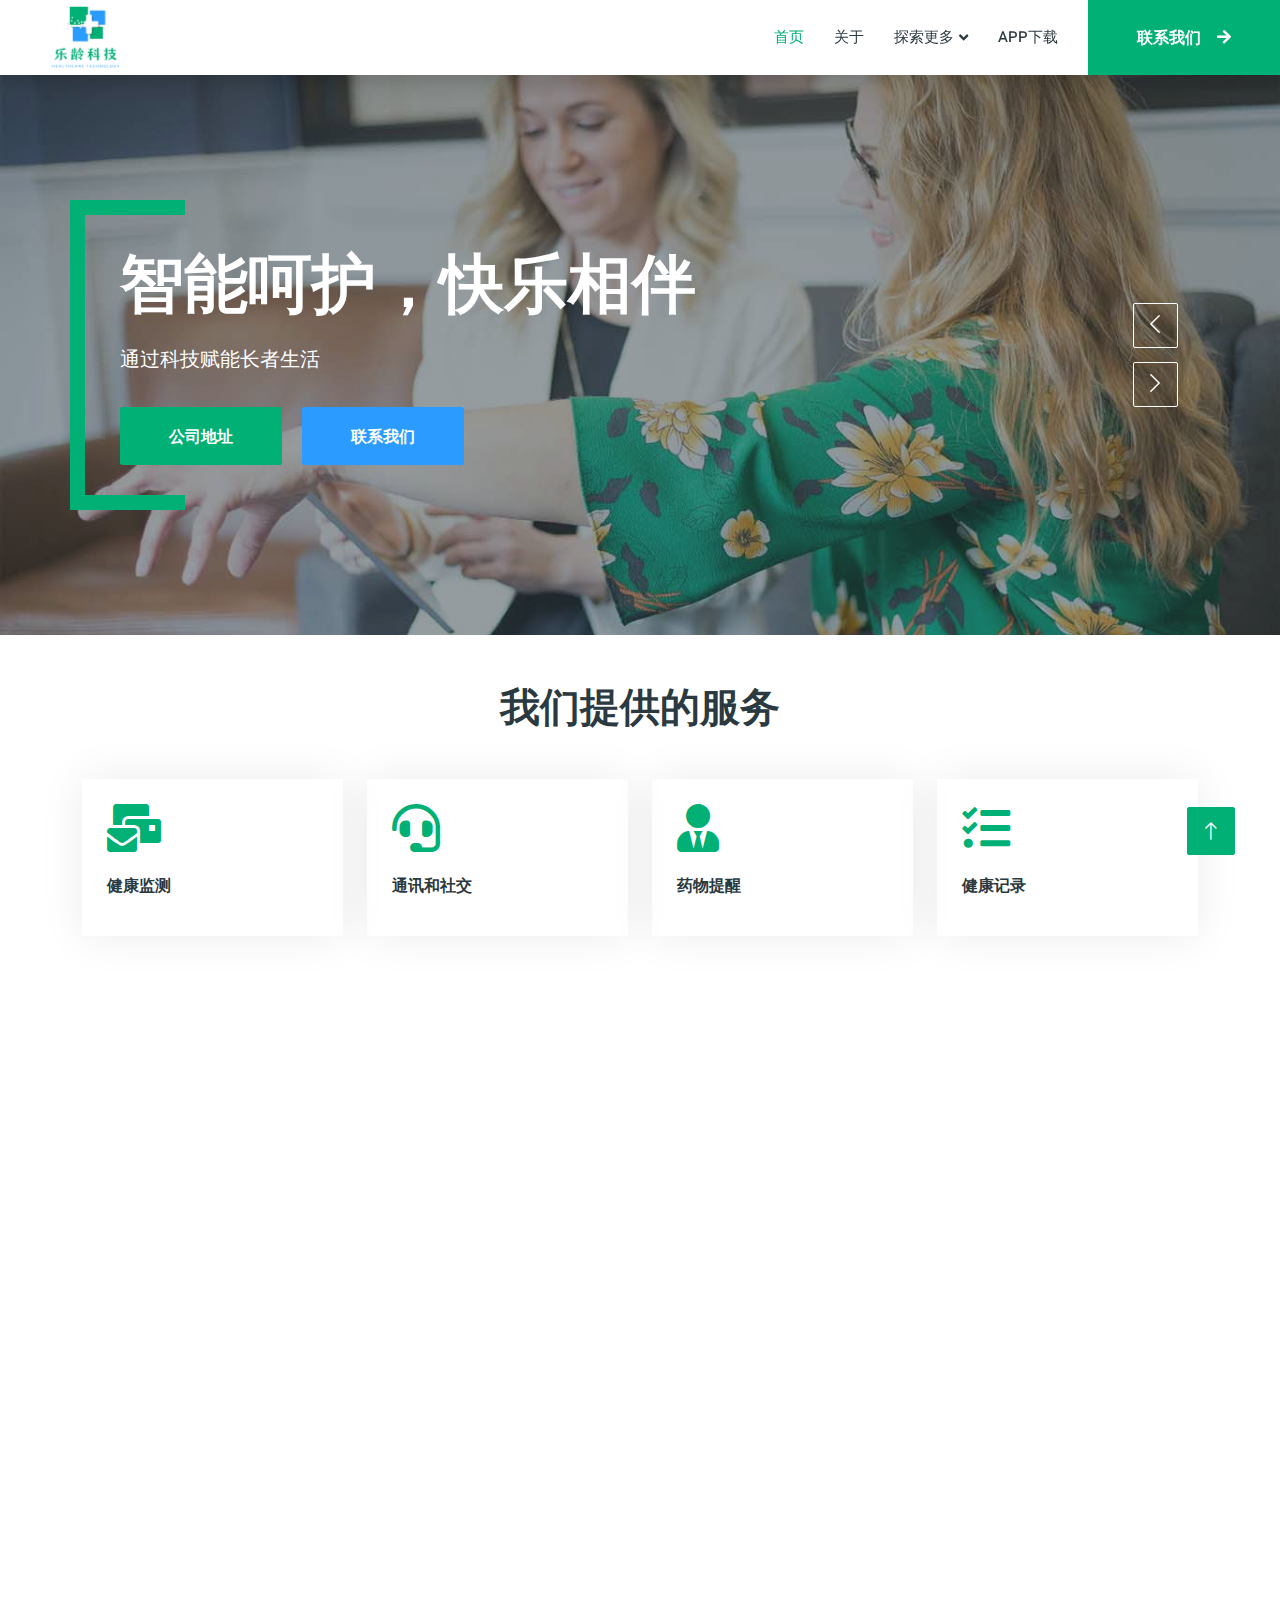
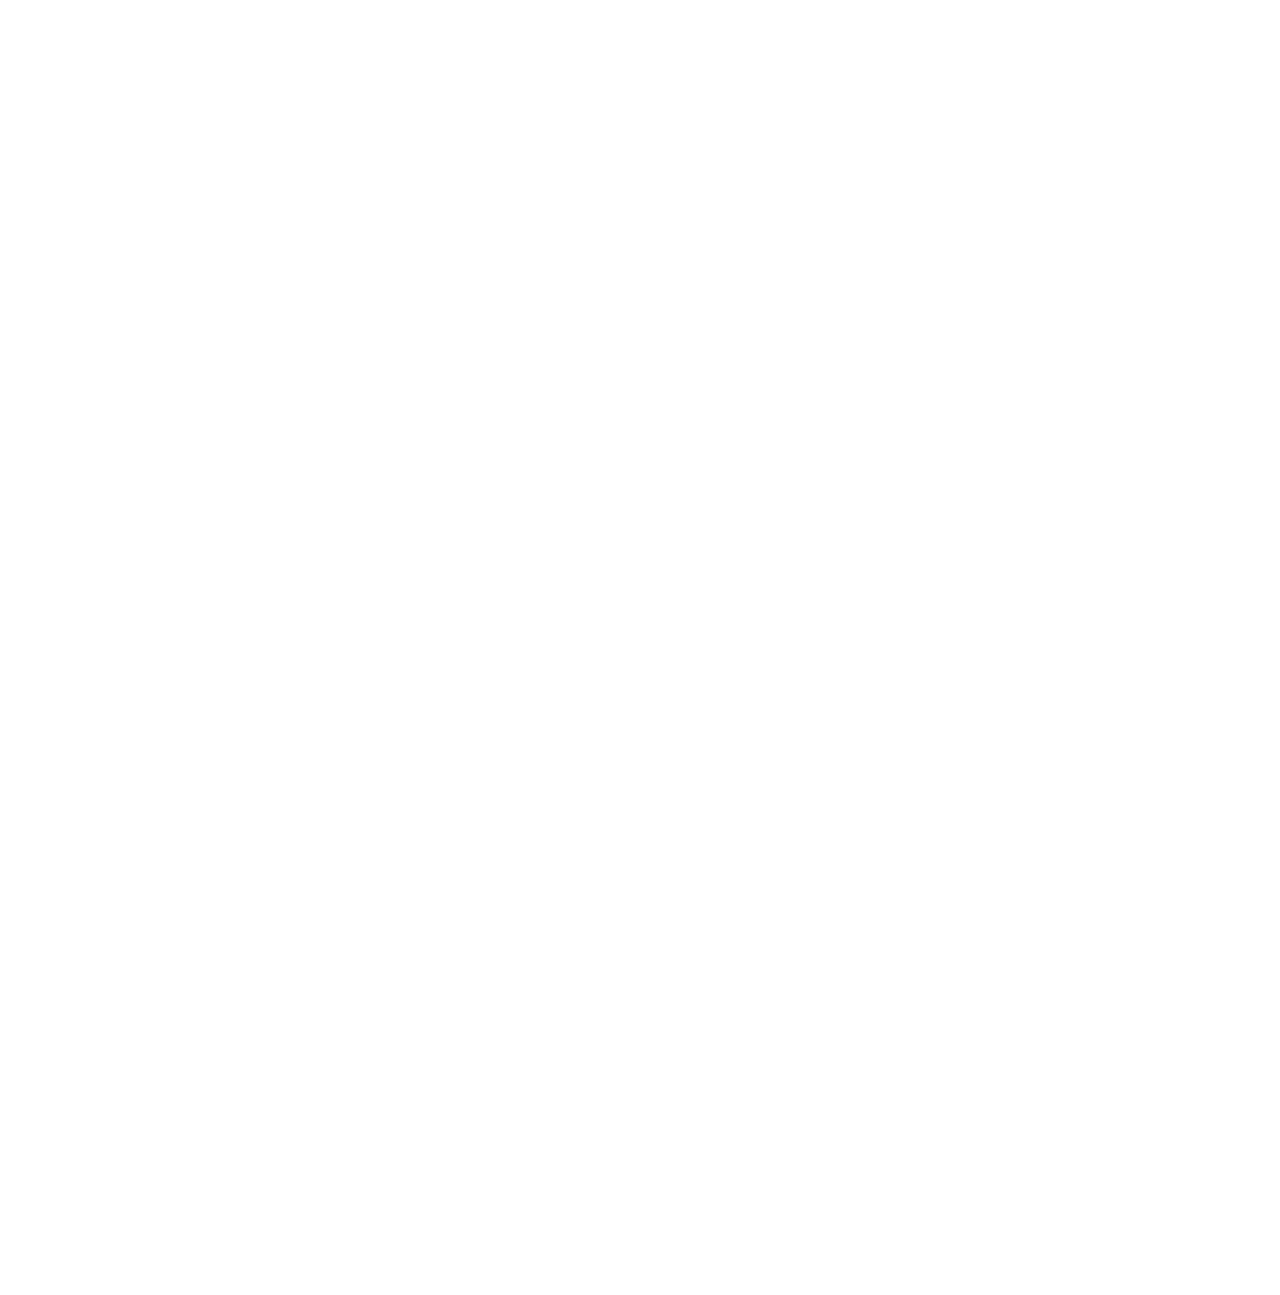
==== commit df5790f2: "Tweak style" ====
--- a/index.html
+++ b/index.html
@@ -47,7 +47,7 @@
         <!-- Navbar Start -->
         <nav class="navbar navbar-expand-lg bg-white navbar-light shadow sticky-top p-0">
             <a href="/" class="navbar-brand navbar-logo py-0 px-4 px-lg-5">
-                <img class="m-0 text-primary" src="./img/logo.svg" />1
+                <img class="m-0 text-primary" src="./img/logo.svg" />
             </a>
             <button type="button" class="navbar-toggler me-4" data-bs-toggle="collapse" data-bs-target="#navbarCollapse">
                 <span class="navbar-toggler-icon"></span>
--- a/css/style.css
+++ b/css/style.css
@@ -393,10 +393,12 @@
 }
 
 /*** global logo ***/
-.navbar-logo{
+.navbar-logo {
+    max-width: 171px;
     height: 75px;
     display: inline-block;
     flex: 0 0 auto;
+    overflow: hidden;
     text-align: left !important;
 }
 
